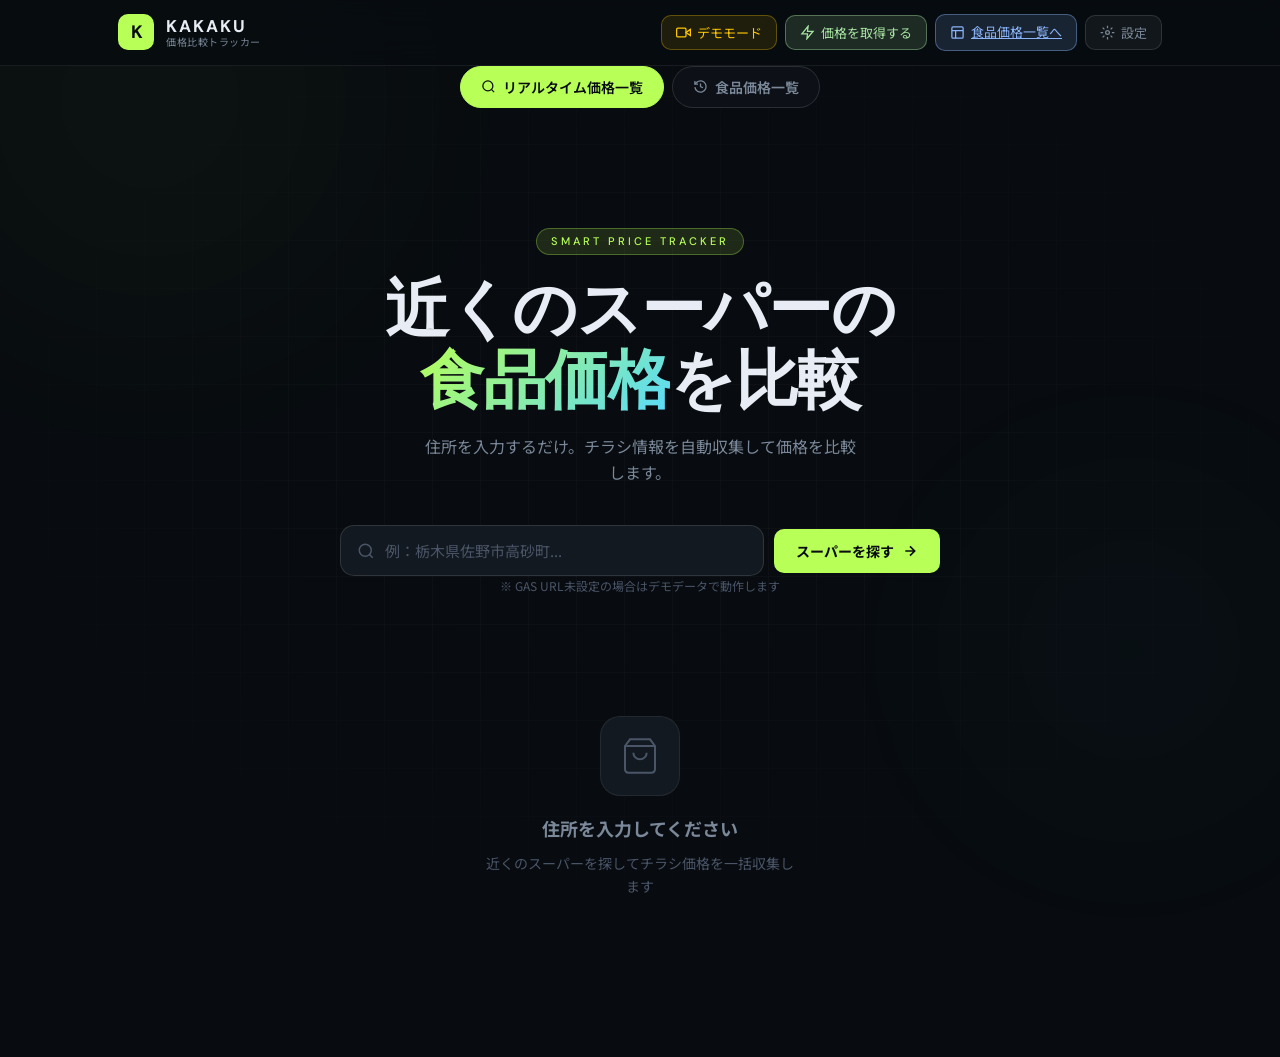
==== index.html @ 43f10e4c "Add files via upload" ====
<!DOCTYPE html>
<html lang="ja">
<head>
  <meta charset="UTF-8">
  <meta name="viewport" content="width=device-width, initial-scale=1.0">
  <title>スーパーの食品価格比較アプリ</title>
  <link rel="preconnect" href="https://fonts.googleapis.com">
  <link href="https://fonts.googleapis.com/css2?family=DM+Sans:opsz,wght@9..40,300;9..40,500;9..40,700&family=Noto+Sans+JP:wght@300;400;500;700&family=DM+Mono:wght@400;500&display=swap" rel="stylesheet">
  <link rel="stylesheet" href="css/style.css">
</head>
<body>
  <div class="bg-glow bg-glow-1"></div>
  <div class="bg-glow bg-glow-2"></div>
  <div class="bg-grid"></div>

  <header class="header">
    <div class="header-inner">
      <div class="logo">
        <div class="logo-mark">K</div>
        <div class="logo-text">
          <span class="logo-main">KAKAKU</span>
          <span class="logo-sub">価格比較トラッカー</span>
        </div>
      </div>
      <nav class="header-nav">
        <button class="nav-btn demo-btn" id="btnDemoMode">
          <svg width="15" height="15" viewBox="0 0 24 24" fill="none" stroke="currentColor" stroke-width="2"><polygon points="23 7 16 12 23 17 23 7"/><rect x="1" y="5" width="15" height="14" rx="2" ry="2"/></svg>
          デモモード
        </button>
        <button class="nav-btn" id="btnGetPrice" style="background:rgba(166,227,161,0.15);border-color:rgba(166,227,161,0.4);color:#a6e3a1">
          <svg width="15" height="15" viewBox="0 0 24 24" fill="none" stroke="currentColor" stroke-width="2"><polygon points="13 2 3 14 12 14 11 22 21 10 12 10 13 2"/></svg>
          価格を取得する
        </button>
        <a class="nav-btn" href="prices.html" target="_blank" rel="noopener" style="background:rgba(137,180,250,0.15);border-color:rgba(137,180,250,0.4);color:#89b4fa">
          <svg width="15" height="15" viewBox="0 0 24 24" fill="none" stroke="currentColor" stroke-width="2"><rect x="3" y="3" width="18" height="18" rx="2"/><path d="M3 9h18M9 21V9"/></svg>
          食品価格一覧へ
        </a>
        <button class="nav-btn" id="btnToggleSetup">
          <svg width="15" height="15" viewBox="0 0 24 24" fill="none" stroke="currentColor" stroke-width="2"><circle cx="12" cy="12" r="3"/><path d="M12 1v4M12 19v4M4.22 4.22l2.83 2.83M16.95 16.95l2.83 2.83M1 12h4M19 12h4M4.22 19.78l2.83-2.83M16.95 7.05l2.83-2.83"/></svg>
          設定
        </button>
        <a class="nav-btn highlighted" id="btnOpenSheet" style="display:none" target="_blank" rel="noopener">
          <svg width="15" height="15" viewBox="0 0 24 24" fill="none" stroke="currentColor" stroke-width="2"><rect x="3" y="3" width="18" height="18" rx="2"/><path d="M3 9h18M9 21V9"/></svg>
          価格履歴
        </a>
      </nav>
    </div>
  </header>

  <!-- 設定ドロワー -->
  <div class="settings-overlay" id="settingsOverlay" style="display:none">
    <div class="settings-panel">
      <div class="settings-header">
        <h3>設定</h3>
        <button class="close-btn" id="drawerClose">
          <svg width="18" height="18" viewBox="0 0 24 24" fill="none" stroke="currentColor" stroke-width="2"><line x1="18" y1="6" x2="6" y2="18"/><line x1="6" y1="6" x2="18" y2="18"/></svg>
        </button>
      </div>
      <p class="settings-desc">設定はブラウザに保存されます。GAS URLなしでもデモモードで試せます。</p>
      <p class="settings-desc" style="color:#a6e3a1;margin-top:4px">
        📍 取得したい住所とスーパーを登録してください。登録後「保存する」を押すとスプレッドシートに反映されます。
      </p>

      <div class="settings-fields">
        <!-- スプレッドシートURL -->
        <div class="field-group">
          <label class="field-label">スプレッドシート URL</label>
          <input type="text" id="sheetUrl" placeholder="https://docs.google.com/spreadsheets/d/..." class="field-input">
          <span class="field-hint">「価格履歴」ボタンのリンク先になります</span>
        </div>

        <!-- 区切り線 -->
        <div class="settings-divider"></div>

        <!-- 登録スーパー -->
        <div class="field-group">
          <label class="field-label">登録スーパー</label>
          <span class="field-hint" style="margin-bottom:12px;display:block">住所・スーパー名・店舗名など何でも入力して検索できます</span>

          <!-- スーパー検索欄 -->
          <div id="storeSearchRows">
            <div class="store-search-row" data-row="0">
              <div class="store-search-input-wrap">
                <input type="text" class="field-input store-address-input" placeholder="例: 栃木県足利市 / イオン / ヤオコー 足利">
                <button class="ghost-btn store-search-btn">検索</button>
              </div>
              <!-- 候補リスト -->
              <div class="store-candidates" style="display:none"></div>
            </div>
          </div>
          <button class="add-row-btn" id="btnAddStoreRow">
            <svg width="13" height="13" viewBox="0 0 24 24" fill="none" stroke="currentColor" stroke-width="2.5"><line x1="12" y1="5" x2="12" y2="19"/><line x1="5" y1="12" x2="19" y2="12"/></svg>
            検索欄を追加
          </button>
        </div>

        <!-- 登録済みスーパー一覧 -->
        <div class="field-group" id="registeredStoresSection" style="display:none">
          <label class="field-label">登録済みスーパー</label>
          <div id="registeredStoresList"></div>
        </div>

        <!-- 区切り線 -->
        <div class="settings-divider"></div>

        <!-- スケジュール収集設定 -->
        <div class="field-group">
          <label class="field-label">スケジュール収集</label>
          <div class="auto-collect-row" style="margin-bottom:12px">
            <div class="auto-collect-info">
              <span class="auto-collect-label">スケジュール収集</span>
              <span class="auto-collect-sub" id="lastCollectedAt">最終収集: 未収集</span>
            </div>
            <button class="toggle-btn" id="btnAutoCollect" data-on="false">
              <span class="toggle-knob"></span>
            </button>
          </div>

          <!-- スケジュール時間リスト -->
          <div id="scheduleTimeList"></div>
          <button class="add-row-btn" id="btnAddSchedule">
            <svg width="13" height="13" viewBox="0 0 24 24" fill="none" stroke="currentColor" stroke-width="2.5"><line x1="12" y1="5" x2="12" y2="19"/><line x1="5" y1="12" x2="19" y2="12"/></svg>
            時間を追加（最大5つ）
          </button>
          <span class="field-hint" style="margin-top:8px;display:block">GASのトリガーで指定時刻に自動収集します。保存時にトリガーが自動更新されます。</span>
        </div>

        <!-- 保存ボタン -->
        <div class="field-group">
          <button class="primary-btn" id="btnSaveConfig" style="width:100%">
            <svg width="15" height="15" viewBox="0 0 24 24" fill="none" stroke="currentColor" stroke-width="2"><path d="M19 21H5a2 2 0 0 1-2-2V5a2 2 0 0 1 2-2h11l5 5v11a2 2 0 0 1-2 2z"/><polyline points="17 21 17 13 7 13 7 21"/><polyline points="7 3 7 8 15 8"/></svg>
            保存する
          </button>
        </div>
        <!-- クリアボタン -->
        <div class="field-group">
          <button class="ghost-btn" id="btnClearFilter" style="width:100%;color:#f38ba8;border-color:rgba(243,139,168,0.4)">
            <svg width="15" height="15" viewBox="0 0 24 24" fill="none" stroke="currentColor" stroke-width="2"><polyline points="3 6 5 6 21 6"/><path d="M19 6v14a2 2 0 0 1-2 2H7a2 2 0 0 1-2-2V6m3 0V4a1 1 0 0 1 1-1h4a1 1 0 0 1 1 1v2"/></svg>
            検索フィルターをクリア
          </button>
        </div>
      </div>

      <button class="save-btn" id="btnSaveConfig">保存する</button>
    </div>
  </div>

  <!-- デモモードバナー -->
  <div id="demoBanner" style="display:none">
    <div class="demo-banner">
      <span class="demo-banner-icon">🎬</span>
      <span class="demo-banner-text">デモモード中 — すべてサンプルデータで動作しています</span>
      <button class="demo-banner-close" id="btnExitDemo">終了</button>
    </div>
  </div>

  <!-- 価格取得コマンドモーダル -->
  <div id="commandModal" style="display:none;position:fixed;inset:0;background:rgba(0,0,0,0.7);z-index:1000;display:none;align-items:center;justify-content:center">
    <div style="background:#1e1e2e;border:1px solid rgba(255,255,255,0.1);border-radius:16px;padding:28px;width:90%;max-width:560px">
      <div style="display:flex;justify-content:space-between;align-items:center;margin-bottom:16px">
        <h3 style="color:#cdd6f4;font-size:16px;margin:0">💻 ターミナルで以下のコマンドを実行してください</h3>
        <button id="btnCloseModal" style="background:none;border:none;color:#a6adc8;cursor:pointer;font-size:20px">✕</button>
      </div>

      <p style="color:#a6adc8;font-size:13px;margin-bottom:16px">①まずカレントディレクトリを移動してください</p>
      <div style="background:#313244;border-radius:8px;padding:12px 16px;margin-bottom:8px;display:flex;justify-content:space-between;align-items:center">
        <code style="color:#a6e3a1;font-size:13px;word-break:break-all">cd /Users/takadanariaki/IT/AI/チラシ価格取得アプリ/【最新】チラシ情報取得アプリ</code>
        <button onclick="navigator.clipboard.writeText('cd /Users/takadanariaki/IT/AI/チラシ価格取得アプリ/【最新】チラシ情報取得アプリ');this.textContent='✅';setTimeout(()=>this.textContent='コピー',2000)" style="background:#89b4fa;color:#1e1e2e;border:none;border-radius:6px;padding:4px 10px;cursor:pointer;font-size:12px;margin-left:10px;white-space:nowrap">コピー</button>
      </div>

      <p style="color:#a6adc8;font-size:13px;margin:16px 0 8px">②次にスクリプトを実行してください</p>
      <div style="background:#313244;border-radius:8px;padding:12px 16px;margin-bottom:20px;display:flex;justify-content:space-between;align-items:center">
        <code style="color:#a6e3a1;font-size:13px">python3 kakaku_now.py</code>
        <button onclick="navigator.clipboard.writeText('python3 kakaku_now.py');this.textContent='✅';setTimeout(()=>this.textContent='コピー',2000)" style="background:#89b4fa;color:#1e1e2e;border:none;border-radius:6px;padding:4px 10px;cursor:pointer;font-size:12px;margin-left:10px;white-space:nowrap">コピー</button>
      </div>

      <button id="btnCloseModal2" style="width:100%;background:#45475a;color:#cdd6f4;border:none;border-radius:8px;padding:10px;cursor:pointer;font-size:14px">閉じる</button>
    </div>
  </div>

  <main class="main">
    <!-- メインタブ切り替え -->
    <div class="main-tabs" id="mainTabs">
      <button class="main-tab active" id="tabRealtime" data-tab="realtime">
        <svg width="15" height="15" viewBox="0 0 24 24" fill="none" stroke="currentColor" stroke-width="2"><circle cx="11" cy="11" r="8"/><path d="m21 21-4.35-4.35"/></svg>
        リアルタイム価格一覧
      </button>
      <button class="main-tab" id="tabHistory" data-tab="history">
        <svg width="15" height="15" viewBox="0 0 24 24" fill="none" stroke="currentColor" stroke-width="2"><path d="M3 3v5h5"/><path d="M3.05 13A9 9 0 1 0 6 5.3L3 8"/><path d="M12 7v5l4 2"/></svg>
        食品価格一覧
      </button>
    </div>

    <!-- リアルタイム収集タブ -->
    <div id="panelRealtime">
    <!-- ヒーロー検索 -->
    <section class="hero">
      <div class="hero-eyebrow">SMART PRICE TRACKER</div>
      <h1 class="hero-title">近くのスーパーの<br><span class="hero-accent">食品価格</span>を比較</h1>
      <p class="hero-desc">住所を入力するだけ。チラシ情報を自動収集して価格を比較します。</p>
      <div class="search-container">
        <div class="search-field" id="searchField">
          <svg class="search-ico" width="18" height="18" viewBox="0 0 24 24" fill="none" stroke="currentColor" stroke-width="2"><circle cx="11" cy="11" r="8"/><path d="m21 21-4.35-4.35"/></svg>
          <input type="text" id="addressInput" class="search-input" placeholder="例：栃木県佐野市高砂町...">
        </div>
        <button class="search-btn" id="btnSearchStores">
          スーパーを探す
          <svg width="16" height="16" viewBox="0 0 24 24" fill="none" stroke="currentColor" stroke-width="2.5"><path d="M5 12h14M12 5l7 7-7 7"/></svg>
        </button>
      </div>
      <p class="search-note">※ GAS URL未設定の場合はデモデータで動作します</p>
    </section>

    <!-- スーパー一覧 -->
    <section class="stores-section" id="storesSection" style="display:none">
      <div class="section-header">
        <div class="section-title-row">
          <h2 class="section-title">近くのスーパー</h2>
          <span class="count-chip" id="storeCount">0件</span>
        </div>
        <div class="section-actions">
          <button class="ghost-btn" id="btnSelectAll">すべて選択</button>
          <button class="primary-btn" id="btnCollectPrices">
            <svg width="15" height="15" viewBox="0 0 24 24" fill="none" stroke="currentColor" stroke-width="2.5"><polygon points="13 2 3 14 12 14 11 22 21 10 12 10 13 2"/></svg>
            チラシ収集
          </button>
        </div>
      </div>
      <div class="stores-grid" id="storesGrid"></div>
    </section>

    <!-- 収集中 -->
    <div class="loading-overlay" id="collectingOverlay" style="display:none">
      <div class="loading-card">
        <div class="loading-rings">
          <div class="ring ring-1"></div>
          <div class="ring ring-2"></div>
          <div class="ring ring-3"></div>
        </div>
        <p class="loading-title">チラシ情報を収集中</p>
        <p class="loading-store" id="collectingStoreName">—</p>
        <div class="progress-bar-track">
          <div class="progress-bar-fill" id="progressBar"></div>
        </div>
        <p class="loading-count" id="progressText">0 / 0</p>
      </div>
    </div>

    <!-- 価格比較結果 -->
    <section class="results-section" id="resultsSection" style="display:none">
      <div class="section-header">
        <div class="section-title-row">
          <h2 class="section-title">価格比較結果</h2>
          <span class="time-chip" id="resultDate"></span>
        </div>
        <div class="section-actions">
          <button class="ghost-btn" id="btnReCollect">再収集</button>
          <button class="primary-btn" id="btnExportSheet">
            <svg width="15" height="15" viewBox="0 0 24 24" fill="none" stroke="currentColor" stroke-width="2"><path d="M21 15v4a2 2 0 0 1-2 2H5a2 2 0 0 1-2-2v-4"/><polyline points="7 10 12 15 17 10"/><line x1="12" y1="15" x2="12" y2="3"/></svg>
            シートに保存
          </button>
        </div>
      </div>

      <div class="ranking-strip" id="bestDealSection"></div>
      <div class="filter-tabs" id="categoryTabs"></div>

      <div class="table-container">
        <table class="price-table">
          <thead id="priceTableHead"></thead>
          <tbody id="priceTableBody"></tbody>
        </table>
      </div>
      <div class="save-feedback" id="saveStatus" style="display:none"></div>
    </section>

    <!-- 空状態 -->
    <div class="empty-state" id="emptyState">
      <div class="empty-icon-wrap">
        <svg width="40" height="40" viewBox="0 0 24 24" fill="none" stroke="currentColor" stroke-width="1.2"><path d="M6 2 3 6v14a2 2 0 0 0 2 2h14a2 2 0 0 0 2-2V6l-3-4z"/><line x1="3" y1="6" x2="21" y2="6"/><path d="M16 10a4 4 0 0 1-8 0"/></svg>
      </div>
      <p class="empty-title">住所を入力してください</p>
      <p class="empty-desc">近くのスーパーを探してチラシ価格を一括収集します</p>
    </div>
  </div><!-- /panelRealtime -->

  <!-- 履歴タブ -->
  <div id="panelHistory" style="display:none">
    <section class="hero" style="padding-bottom:20px">
      <div class="hero-eyebrow">HISTORY VIEWER</div>
      <h1 class="hero-title" style="font-size:clamp(28px,5vw,48px)">収集済みデータを<br><span class="hero-accent">確認する</span></h1>
      <p class="hero-desc">スプレッドシートに保存された価格データを表示します。</p>
    </section>

    <section class="stores-section" style="display:block">
      <div class="history-filter-card">
        <!-- 1行目: 住所・日付 -->
        <div class="history-filter-row" style="margin-bottom:12px">
          <div class="field-group" style="margin:0;flex:1">
            <label class="field-label">住所</label>
            <select id="historyAddressSelect" class="field-input">
              <option value="">読み込み中...</option>
            </select>
          </div>
          <div class="field-group" style="margin:0;flex:1">
            <label class="field-label">収集日</label>
            <select id="historyDateSelect" class="field-input">
              <option value="">日付を選択してください</option>
            </select>
          </div>
          <div class="field-group" style="margin:0;flex:1">
            <label class="field-label">カテゴリ</label>
            <select id="historyCategoryFilter" class="field-input">
              <option value="">すべて</option>
              <option>野菜・果物</option>
              <option>肉・鶏</option>
              <option>魚介類</option>
              <option>乳製品・卵</option>
              <option>パン・米</option>
              <option>飲料</option>
              <option>冷凍食品</option>
              <option>調味料</option>
              <option>生活雑貨</option>
              <option>その他</option>
            </select>
          </div>
        </div>

        <!-- 2行目: スーパー複数選択（プルダウン） -->
        <div class="field-group" style="margin:0 0 12px 0">
          <label class="field-label">スーパー（複数選択可）</label>
          <div id="storeMultiSelect" style="margin-top:6px"></div>
        </div>

        <!-- 品種複数選択（読み込み後に表示） -->
        <div id="itemMultiSelectWrap" style="display:none;margin-bottom:12px">
          <label class="field-label" style="margin-bottom:6px;display:block">品種（複数選択可）</label>
          <div id="itemMultiSelect"></div>
        </div>

        <!-- 3行目: 表示モード・読み込みボタン -->
        <div class="history-filter-row">
          <div class="field-group" style="margin:0;flex:1">
            <label class="field-label">表示モード</label>
            <div style="display:flex;gap:8px;margin-top:6px">
              <button class="mode-btn active" id="btnModeNormal" style="flex:1">
                通常表示
              </button>
              <button class="mode-btn" id="btnModeCheapest" style="flex:1">
                ★ 品種別最安値
              </button>
            </div>
          </div>
          <button class="primary-btn" id="btnLoadHistory" style="align-self:flex-end;white-space:nowrap">
            <svg width="15" height="15" viewBox="0 0 24 24" fill="none" stroke="currentColor" stroke-width="2"><path d="M3 3v5h5"/><path d="M3.05 13A9 9 0 1 0 6 5.3L3 8"/></svg>
            読み込む
          </button>
        </div>
      </div>
    </section>

    <!-- 履歴結果 -->
    <section class="results-section" id="historyResultsSection" style="display:none">
      <div class="section-header">
        <div class="section-title-row">
          <h2 class="section-title">価格履歴</h2>
          <span class="time-chip" id="historyResultDate"></span>
        </div>
      </div>
      <div class="ranking-strip" id="historyBestDealSection"></div>
      <div class="filter-tabs" id="historyCategoryTabs"></div>
      <div class="table-container">
        <table class="price-table">
          <thead id="historyTableHead"></thead>
          <tbody id="historyTableBody"></tbody>
        </table>
      </div>
    </section>

    <div class="empty-state" id="historyEmptyState">
      <div class="empty-icon-wrap">
        <svg width="40" height="40" viewBox="0 0 24 24" fill="none" stroke="currentColor" stroke-width="1.2"><path d="M3 3v5h5"/><path d="M3.05 13A9 9 0 1 0 6 5.3L3 8"/><path d="M12 7v5l4 2"/></svg>
      </div>
      <p class="empty-title">スーパーと日付を選択してください</p>
      <p class="empty-desc">収集済みのデータを表示します</p>
    </div>
  </div><!-- /panelHistory -->
  </main>

  <div class="toast-wrap" id="toastContainer"></div>

  <script src="js/config.js"></script>
  <script src="js/scraper.js"></script>
  <script src="js/ui.js"></script>
  <script src="js/app.js"></script>
</body>
</html>
---- css/style.css ----
/* ============================================
   KAKAKU — Premium Price Tracker
   ============================================ */

:root {
  --bg:         #080c10;
  --bg2:        #0d1117;
  --bg3:        #131920;
  --bg4:        #1a2230;
  --border:     rgba(255,255,255,0.07);
  --border2:    rgba(255,255,255,0.12);
  --lime:       #b8ff57;
  --lime-dim:   rgba(184,255,87,0.12);
  --lime-glow:  rgba(184,255,87,0.25);
  --cyan:       #57d9ff;
  --red:        #ff6b6b;
  --text:       #e8edf5;
  --text2:      #7a8899;
  --text3:      #4a5568;
  --radius:     16px;
  --radius-sm:  10px;
  --font-body:  'Noto Sans JP', 'DM Sans', sans-serif;
  --font-en:    'DM Sans', sans-serif;
  --font-mono:  'DM Mono', monospace;
}

*, *::before, *::after { box-sizing: border-box; margin: 0; padding: 0; }
html { scroll-behavior: smooth; }

body {
  font-family: var(--font-body);
  background: var(--bg);
  color: var(--text);
  min-height: 100vh;
  overflow-x: hidden;
  line-height: 1.6;
}

/* ── 背景 ── */
.bg-glow {
  position: fixed; pointer-events: none; z-index: 0;
  border-radius: 50%; filter: blur(120px); opacity: 0.4;
}
.bg-glow-1 {
  width: 600px; height: 600px;
  background: radial-gradient(circle, rgba(184,255,87,0.15), transparent 70%);
  top: -200px; left: -150px;
}
.bg-glow-2 {
  width: 500px; height: 500px;
  background: radial-gradient(circle, rgba(87,217,255,0.1), transparent 70%);
  bottom: 0; right: -100px;
}
.bg-grid {
  position: fixed; inset: 0; z-index: 0; pointer-events: none;
  background-image:
    linear-gradient(rgba(255,255,255,0.025) 1px, transparent 1px),
    linear-gradient(90deg, rgba(255,255,255,0.025) 1px, transparent 1px);
  background-size: 48px 48px;
  mask-image: radial-gradient(ellipse at center, black 30%, transparent 80%);
}

/* ── ヘッダー ── */
.header {
  position: sticky; top: 0; z-index: 100;
  background: rgba(8,12,16,0.85);
  backdrop-filter: blur(20px) saturate(180%);
  border-bottom: 1px solid var(--border);
}
.header-inner {
  max-width: 1100px; margin: 0 auto;
  display: flex; align-items: center; justify-content: space-between;
  padding: 14px 28px;
}
.logo { display: flex; align-items: center; gap: 12px; }
.logo-mark {
  width: 36px; height: 36px; border-radius: 10px;
  background: var(--lime); color: #080c10;
  display: flex; align-items: center; justify-content: center;
  font-family: var(--font-en); font-weight: 700; font-size: 18px;
  letter-spacing: -1px; flex-shrink: 0;
}
.logo-text { display: flex; flex-direction: column; line-height: 1.15; }
.logo-main {
  font-family: var(--font-en); font-weight: 700; font-size: 17px;
  color: var(--text); letter-spacing: 2px;
}
.logo-sub { font-size: 10px; color: var(--text2); letter-spacing: 0.5px; }

.header-nav { display: flex; gap: 8px; align-items: center; }
.nav-btn {
  display: flex; align-items: center; gap: 6px;
  background: rgba(255,255,255,0.05); border: 1px solid var(--border2);
  color: var(--text2); border-radius: var(--radius-sm);
  padding: 7px 14px; cursor: pointer; font-size: 13px;
  font-family: var(--font-body); transition: all 0.2s;
}
.nav-btn:hover { background: rgba(255,255,255,0.1); color: var(--text); border-color: rgba(255,255,255,0.2); }
.nav-btn.highlighted { background: var(--lime-dim); border-color: rgba(184,255,87,0.3); color: var(--lime); }
.nav-btn.highlighted:hover { background: rgba(184,255,87,0.2); }

/* ── 設定オーバーレイ ── */
.settings-overlay {
  position: fixed; inset: 0; z-index: 200;
  background: rgba(0,0,0,0.7); backdrop-filter: blur(8px);
  display: flex; align-items: center; justify-content: center;
  animation: fadeIn 0.2s ease;
}
@keyframes fadeIn { from { opacity: 0; } to { opacity: 1; } }

.settings-panel {
  background: var(--bg3); border: 1px solid var(--border2);
  border-radius: 20px; padding: 32px;
  width: min(520px, 90vw);
  max-height: 85vh;
  overflow-y: auto;
  box-shadow: 0 40px 80px rgba(0,0,0,0.6);
  animation: slideUp 0.25s ease;
}
@keyframes slideUp { from { transform: translateY(20px); opacity: 0; } to { transform: translateY(0); opacity: 1; } }

.settings-header { display: flex; align-items: center; justify-content: space-between; margin-bottom: 10px; }
.settings-header h3 { font-family: var(--font-en); font-weight: 700; font-size: 18px; }
.close-btn {
  background: rgba(255,255,255,0.06); border: 1px solid var(--border);
  color: var(--text2); border-radius: 8px; width: 32px; height: 32px;
  display: flex; align-items: center; justify-content: center;
  cursor: pointer; transition: all 0.2s;
}
.close-btn:hover { background: rgba(255,255,255,0.12); color: var(--text); }
.settings-desc { font-size: 13px; color: var(--text2); margin-bottom: 24px; line-height: 1.6; }
.settings-fields { display: flex; flex-direction: column; gap: 20px; margin-bottom: 24px; }
.field-group { display: flex; flex-direction: column; gap: 8px; }
.field-label { font-size: 12px; font-weight: 700; color: var(--text2); text-transform: uppercase; letter-spacing: 0.8px; }
.field-label em { font-style: normal; font-weight: 400; color: var(--text3); text-transform: none; letter-spacing: 0; }
.field-input {
  background: var(--bg2); border: 1px solid var(--border2);
  color: var(--text); border-radius: var(--radius-sm);
  padding: 11px 14px; font-size: 13px; font-family: var(--font-mono);
  outline: none; transition: border-color 0.2s; width: 100%;
}
.field-input:focus { border-color: var(--lime); box-shadow: 0 0 0 3px var(--lime-dim); }
.field-input::placeholder { color: var(--text3); font-family: var(--font-body); }
.field-hint { font-size: 11px; color: var(--text3); }
.save-btn {
  width: 100%; padding: 13px; background: var(--lime);
  color: #080c10; border: none; border-radius: var(--radius-sm);
  font-size: 14px; font-weight: 700; cursor: pointer;
  font-family: var(--font-body); transition: all 0.2s;
}
.save-btn:hover { background: #c8ff70; box-shadow: 0 4px 20px var(--lime-glow); transform: translateY(-1px); }

/* ── メイン ── */
.main {
  max-width: 1100px; margin: 0 auto; padding: 0 28px 80px;
  position: relative; z-index: 1;
  display: flex; flex-direction: column; gap: 40px;
}

/* ── ヒーロー ── */
.hero {
  padding: 80px 0 40px;
  display: flex; flex-direction: column; align-items: center; text-align: center;
}
.hero-eyebrow {
  font-family: var(--font-en); font-size: 11px; font-weight: 500;
  color: var(--lime); letter-spacing: 3px; margin-bottom: 20px;
  border: 1px solid rgba(184,255,87,0.3); border-radius: 99px;
  padding: 4px 14px; background: var(--lime-dim);
  display: inline-block;
}
.hero-title {
  font-family: var(--font-en); font-size: clamp(36px, 6vw, 64px);
  font-weight: 700; line-height: 1.1; letter-spacing: -1.5px;
  margin-bottom: 18px; color: var(--text);
}
.hero-accent {
  background: linear-gradient(135deg, var(--lime), var(--cyan));
  -webkit-background-clip: text; -webkit-text-fill-color: transparent;
  background-clip: text;
}
.hero-desc { font-size: 16px; color: var(--text2); margin-bottom: 40px; max-width: 440px; }

.search-container {
  display: flex; gap: 10px; align-items: center;
  width: 100%; max-width: 600px; flex-wrap: wrap; justify-content: center;
}
.search-field {
  display: flex; align-items: center; gap: 10px;
  background: var(--bg3); border: 1px solid var(--border2);
  border-radius: 14px; padding: 4px 4px 4px 16px;
  flex: 1; min-width: 280px;
  transition: border-color 0.2s, box-shadow 0.2s;
}
.search-field:focus-within {
  border-color: var(--lime);
  box-shadow: 0 0 0 3px var(--lime-dim), 0 8px 32px rgba(0,0,0,0.3);
}
.search-ico { color: var(--text3); flex-shrink: 0; }
.search-input {
  flex: 1; background: none; border: none; outline: none;
  color: var(--text); font-size: 15px; font-family: var(--font-body);
  padding: 10px 0;
}
.search-input::placeholder { color: var(--text3); }
.search-btn {
  display: flex; align-items: center; gap: 8px;
  background: var(--lime); color: #080c10;
  border: none; border-radius: 10px; padding: 12px 22px;
  font-size: 14px; font-weight: 700; cursor: pointer;
  font-family: var(--font-body); transition: all 0.2s; white-space: nowrap;
}
.search-btn:hover { background: #c8ff70; box-shadow: 0 4px 20px var(--lime-glow); transform: translateY(-1px); }
.search-btn:disabled { opacity: 0.5; cursor: not-allowed; transform: none; }
.search-note { font-size: 12px; color: var(--text3); width: 100%; text-align: center; }

/* ── セクション共通 ── */
.section-header {
  display: flex; align-items: center; justify-content: space-between;
  flex-wrap: wrap; gap: 12px; margin-bottom: 20px;
}
.section-title-row { display: flex; align-items: center; gap: 10px; }
.section-title { font-family: var(--font-en); font-weight: 700; font-size: 20px; }
.count-chip {
  background: var(--lime-dim); color: var(--lime); border: 1px solid rgba(184,255,87,0.3);
  font-size: 12px; font-weight: 700; padding: 3px 10px; border-radius: 99px;
  font-family: var(--font-mono);
}
.time-chip { font-size: 12px; color: var(--text3); font-family: var(--font-mono); }
.section-actions { display: flex; gap: 8px; align-items: center; flex-wrap: wrap; }

.ghost-btn {
  background: transparent; border: 1px solid var(--border2);
  color: var(--text2); border-radius: var(--radius-sm);
  padding: 9px 16px; cursor: pointer; font-size: 13px;
  font-family: var(--font-body); transition: all 0.2s;
}
.ghost-btn:hover { border-color: rgba(255,255,255,0.25); color: var(--text); background: rgba(255,255,255,0.05); }

.primary-btn {
  display: flex; align-items: center; gap: 7px;
  background: var(--lime); color: #080c10;
  border: none; border-radius: var(--radius-sm);
  padding: 9px 18px; cursor: pointer; font-size: 14px; font-weight: 700;
  font-family: var(--font-body); transition: all 0.2s;
}
.primary-btn:hover { background: #c8ff70; box-shadow: 0 4px 16px var(--lime-glow); }
.primary-btn:disabled { opacity: 0.4; cursor: not-allowed; }

/* ── スーパーグリッド ── */
.stores-grid {
  display: grid; grid-template-columns: repeat(auto-fill, minmax(240px, 1fr)); gap: 12px;
}
.store-card {
  background: var(--bg3); border: 1.5px solid var(--border);
  border-radius: var(--radius); padding: 18px 20px;
  cursor: pointer; transition: all 0.2s; position: relative;
  user-select: none;
}
.store-card::before {
  content: ''; position: absolute; inset: -1.5px; border-radius: var(--radius);
  background: linear-gradient(135deg, var(--lime), var(--cyan));
  z-index: -1; opacity: 0; transition: opacity 0.2s;
}
.store-card:hover { transform: translateY(-2px); box-shadow: 0 8px 32px rgba(0,0,0,0.4); border-color: transparent; }
.store-card:hover::before { opacity: 1; }
.store-card.selected { border-color: transparent; background: rgba(13,17,23,0.95); }
.store-card.selected::before { opacity: 1; }

.store-check {
  position: absolute; top: 14px; right: 14px;
  width: 20px; height: 20px; border-radius: 6px;
  background: var(--lime); color: #080c10;
  display: none; align-items: center; justify-content: center; font-size: 11px;
}
.store-card.selected .store-check { display: flex; }

.store-name { font-weight: 700; font-size: 15px; margin-bottom: 5px; line-height: 1.3; }
.store-address { font-size: 12px; color: var(--text2); margin-bottom: 10px; line-height: 1.5; }
.store-tags { display: flex; gap: 6px; flex-wrap: wrap; align-items: center; }
.store-tag {
  font-size: 11px; font-family: var(--font-mono);
  background: rgba(255,255,255,0.06); color: var(--text2);
  padding: 2px 8px; border-radius: 5px;
}
.store-tag.open { color: #5eead4; background: rgba(94,234,212,0.1); }
.store-tag.closed { color: var(--red); background: rgba(255,107,107,0.1); }

/* ── ローディング ── */
.loading-overlay {
  position: fixed; inset: 0; z-index: 300;
  background: rgba(0,0,0,0.8); backdrop-filter: blur(12px);
  display: flex; align-items: center; justify-content: center;
}
.loading-card {
  background: var(--bg3); border: 1px solid var(--border2);
  border-radius: 24px; padding: 48px 40px;
  display: flex; flex-direction: column; align-items: center; gap: 14px;
  min-width: 300px; box-shadow: 0 40px 80px rgba(0,0,0,0.5);
}
.loading-rings { position: relative; width: 64px; height: 64px; margin-bottom: 8px; }
.ring {
  position: absolute; border-radius: 50%; border: 2px solid transparent;
  top: 50%; left: 50%; transform: translate(-50%, -50%);
}
.ring-1 { width: 64px; height: 64px; border-top-color: var(--lime); animation: spin 1s linear infinite; }
.ring-2 { width: 48px; height: 48px; border-top-color: var(--cyan); animation: spin 0.8s linear infinite reverse; }
.ring-3 { width: 32px; height: 32px; border-top-color: rgba(184,255,87,0.4); animation: spin 1.2s linear infinite; }
@keyframes spin { to { transform: translate(-50%, -50%) rotate(360deg); } }

.loading-title { font-weight: 700; font-size: 16px; }
.loading-store { font-size: 13px; color: var(--lime); text-align: center; min-height: 18px; font-family: var(--font-mono); }
.progress-bar-track { width: 200px; height: 3px; background: var(--bg4); border-radius: 2px; overflow: hidden; }
.progress-bar-fill { height: 100%; background: linear-gradient(90deg, var(--lime), var(--cyan)); border-radius: 2px; transition: width 0.3s ease; width: 0%; }
.loading-count { font-size: 12px; color: var(--text3); font-family: var(--font-mono); }

/* ── ランキング ── */
.ranking-strip { display: flex; gap: 10px; flex-wrap: wrap; margin-bottom: 24px; }
.ranking-card {
  flex: 1; min-width: 150px;
  background: linear-gradient(135deg, rgba(184,255,87,0.08), rgba(87,217,255,0.04));
  border: 1px solid rgba(184,255,87,0.2); border-radius: var(--radius);
  padding: 16px 18px;
}
.ranking-medal { font-size: 18px; margin-bottom: 6px; }
.ranking-store { font-weight: 700; font-size: 14px; margin-bottom: 2px; }
.ranking-wins { font-size: 12px; color: var(--text2); margin-bottom: 6px; }
.ranking-saving { font-family: var(--font-mono); font-size: 20px; font-weight: 500; color: var(--lime); }

/* ── フィルタータブ ── */
.filter-tabs { display: flex; gap: 6px; flex-wrap: wrap; margin-bottom: 20px; }
.filter-tab {
  background: var(--bg3); border: 1px solid var(--border);
  color: var(--text2); border-radius: 99px; padding: 6px 14px;
  cursor: pointer; font-size: 12px; font-family: var(--font-body);
  transition: all 0.15s;
}
.filter-tab:hover { border-color: var(--border2); color: var(--text); }
.filter-tab.active { background: var(--lime-dim); border-color: rgba(184,255,87,0.4); color: var(--lime); font-weight: 700; }

/* ── 価格テーブル ── */
.table-container {
  overflow-x: auto; border-radius: var(--radius);
  border: 1px solid var(--border); background: var(--bg2);
}
.price-table { width: 100%; border-collapse: collapse; font-size: 13px; min-width: 560px; }
.price-table thead { background: var(--bg3); border-bottom: 1px solid var(--border); }
.price-table th {
  padding: 13px 16px; text-align: left;
  font-size: 11px; font-weight: 700; color: var(--text2);
  text-transform: uppercase; letter-spacing: 0.8px;
  white-space: nowrap; font-family: var(--font-en);
}
.price-table th.sortable { cursor: pointer; transition: color 0.15s; }
.price-table th.sortable:hover { color: var(--lime); }
.price-table tbody tr {
  border-bottom: 1px solid rgba(255,255,255,0.04);
  transition: background 0.15s;
}
.price-table tbody tr:hover { background: rgba(255,255,255,0.025); }
.price-table td { padding: 13px 16px; vertical-align: middle; }

.item-name { font-weight: 700; font-size: 14px; }
.item-cat {
  display: inline-block; margin-top: 3px;
  font-size: 10px; color: var(--text3);
  background: rgba(255,255,255,0.05);
  padding: 1px 7px; border-radius: 4px;
}
.price-cell { text-align: right; }
.price-tag {
  display: inline-flex; align-items: center; gap: 4px;
  padding: 4px 10px; border-radius: 8px;
  font-family: var(--font-mono); font-size: 13px; font-weight: 500;
}
.price-tag.best { background: var(--lime-dim); color: var(--lime); border: 1px solid rgba(184,255,87,0.3); }
.price-tag.normal { color: var(--text); }
.price-tag.sale { color: #ff9b57; }
.price-none { color: var(--text3); font-family: var(--font-mono); font-size: 13px; }
.sale-badge {
  font-size: 9px; background: rgba(255,155,87,0.15); color: #ff9b57;
  padding: 1px 5px; border-radius: 3px; margin-left: 4px;
  font-family: var(--font-en); letter-spacing: 0.5px;
}

/* ── 保存フィードバック ── */
.save-feedback {
  margin-top: 14px; padding: 12px 16px; border-radius: var(--radius-sm);
  font-size: 13px; font-weight: 700;
}
.save-feedback.success { background: rgba(94,234,212,0.1); border: 1px solid rgba(94,234,212,0.2); color: #5eead4; }
.save-feedback.error { background: rgba(255,107,107,0.1); border: 1px solid rgba(255,107,107,0.2); color: var(--red); }

/* ── 空状態 ── */
.empty-state {
  display: flex; flex-direction: column; align-items: center;
  gap: 10px; padding: 80px 24px; text-align: center;
}
.empty-icon-wrap {
  width: 80px; height: 80px; border-radius: 20px;
  background: var(--bg3); border: 1px solid var(--border);
  display: flex; align-items: center; justify-content: center;
  color: var(--text3); margin-bottom: 8px;
}
.empty-title { font-size: 18px; font-weight: 700; color: var(--text2); }
.empty-desc { font-size: 14px; color: var(--text3); max-width: 320px; }

/* ── トースト ── */
.toast-wrap {
  position: fixed; bottom: 24px; right: 24px;
  display: flex; flex-direction: column; gap: 8px; z-index: 400;
}
.toast {
  background: var(--bg3); border: 1px solid var(--border2);
  border-radius: var(--radius-sm); padding: 12px 16px;
  font-size: 13px; min-width: 220px; max-width: 340px;
  display: flex; align-items: center; gap: 10px;
  box-shadow: 0 8px 32px rgba(0,0,0,0.4);
  animation: toastIn 0.3s cubic-bezier(0.34,1.56,0.64,1);
  transition: opacity 0.3s;
}
.toast.success { border-left: 3px solid var(--lime); }
.toast.error   { border-left: 3px solid var(--red); }
.toast.info    { border-left: 3px solid var(--cyan); }
@keyframes toastIn { from { opacity: 0; transform: translateX(16px) scale(0.95); } to { opacity: 1; transform: none; } }

/* ── デモバナー ── */
.demo-notice {
  grid-column: 1 / -1;
  background: rgba(87,217,255,0.07); border: 1px solid rgba(87,217,255,0.2);
  border-radius: var(--radius-sm); padding: 10px 14px;
  font-size: 12px; color: var(--cyan); margin-bottom: 4px;
}

/* ── レスポンシブ ── */
@media (max-width: 640px) {
  .header-inner { padding: 12px 16px; }
  .main { padding: 0 16px 60px; }
  .hero { padding: 48px 0 28px; }
  .hero-title { font-size: 32px; letter-spacing: -0.5px; }
  .search-container { flex-direction: column; align-items: stretch; }
  .search-field { min-width: unset; }
  .search-btn { width: 100%; justify-content: center; }
  .section-header { flex-direction: column; align-items: flex-start; }
  .stores-grid { grid-template-columns: 1fr; }
}

/* ══════════════════════════════
   表示モード タブ・フィルター
   ══════════════════════════════ */
.mode-row {
  display: flex; gap: 8px; flex-wrap: wrap;
  margin-bottom: 12px;
}
.mode-tab {
  background: var(--bg3); border: 1px solid var(--border2);
  color: var(--text2); border-radius: var(--radius-sm);
  padding: 9px 18px; cursor: pointer; font-size: 13px;
  font-family: var(--font-body); font-weight: 500;
  transition: all 0.15s; white-space: nowrap;
}
.mode-tab:hover { border-color: rgba(255,255,255,0.25); color: var(--text); }
.mode-tab.active {
  background: var(--lime-dim); border-color: rgba(184,255,87,0.5);
  color: var(--lime); font-weight: 700;
}

.cat-row {
  display: flex; gap: 6px; flex-wrap: wrap; margin-bottom: 16px;
}

.store-filter-row {
  display: flex; gap: 8px; flex-wrap: wrap; margin-bottom: 16px;
}
.store-filter-btn {
  background: var(--bg3); border: 1px solid var(--border);
  color: var(--text2); border-radius: 99px;
  padding: 7px 16px; cursor: pointer; font-size: 13px;
  font-family: var(--font-body); transition: all 0.15s;
}
.store-filter-btn:hover { border-color: var(--border2); color: var(--text); }
.store-filter-btn.active {
  background: rgba(87,217,255,0.12); border-color: rgba(87,217,255,0.4);
  color: var(--cyan); font-weight: 700;
}

/* ── ランキング表のスーパー名 ── */
.rank-store-name {
  font-size: 11px; color: var(--text2);
  margin-top: 4px; font-family: var(--font-mono);
}

/* ── 値引きモード ── */
.discount-saving {
  color: #ff9b57; font-family: var(--font-mono);
  font-weight: 700; font-size: 14px;
}
.discount-pct {
  background: rgba(255,155,87,0.15); color: #ff9b57;
  padding: 3px 10px; border-radius: 8px;
  font-family: var(--font-mono); font-size: 13px; font-weight: 700;
}

/* ── スーパー別比較 ── */
.compare-best {
  color: var(--lime); font-weight: 700;
  font-family: var(--font-mono); font-size: 13px;
}
.compare-worse {
  color: var(--red); font-family: var(--font-mono); font-size: 13px;
}

/* ── 有効期限バッジ ── */
.valid-date-badge {
  display: inline-block; margin-top: 3px;
  font-size: 10px; font-weight: 700;
  background: rgba(255,107,107,0.15);
  color: var(--red); border: 1px solid rgba(255,107,107,0.3);
  padding: 1px 7px; border-radius: 4px;
  font-family: var(--font-mono);
}

/* ── チェックボックス行 ── */
.checkbox-row {
  display: flex; align-items: center;
  margin-bottom: 12px;
}
.checkbox-label {
  display: flex; align-items: center; gap: 8px;
  font-size: 13px; color: var(--text2); cursor: pointer;
  user-select: none;
}
.checkbox-label input[type="checkbox"] {
  width: 16px; height: 16px; cursor: pointer;
  accent-color: var(--lime);
}
.checkbox-label:hover { color: var(--text); }

/* ── チラシなしバッジ ── */
.no-chirashi-badge {
  display: inline-block;
  font-size: 11px; font-weight: 700;
  background: rgba(255,255,255,0.06);
  color: var(--text3); border: 1px solid var(--border);
  padding: 3px 10px; border-radius: 99px;
  font-family: var(--font-mono);
}

/* ── 有効期限バッジ ── */
.valid-date-badge {
  display: inline-block; margin-top: 3px;
  font-size: 10px; font-weight: 700;
  background: rgba(255,107,107,0.15);
  color: var(--red); border: 1px solid rgba(255,107,107,0.3);
  padding: 1px 7px; border-radius: 4px;
  font-family: var(--font-mono);
}

/* ── 設定画面追加スタイル ── */
.settings-divider {
  border: none; border-top: 1px solid var(--border);
  margin: 20px 0;
}

/* 自動収集行 */
.auto-collect-row {
  display: flex; align-items: center; justify-content: space-between;
  background: var(--bg3); border: 1px solid var(--border);
  border-radius: 12px; padding: 14px 16px; margin-bottom: 8px;
}
.auto-collect-info { display: flex; flex-direction: column; gap: 3px; }
.auto-collect-label { font-size: 14px; font-weight: 600; color: var(--text); }
.auto-collect-sub   { font-size: 11px; color: var(--text3); font-family: var(--font-mono); }

/* トグルボタン */
.toggle-btn {
  width: 48px; height: 26px; border-radius: 99px;
  background: var(--border2); border: none; cursor: pointer;
  position: relative; transition: background 0.25s; flex-shrink: 0;
}
.toggle-btn[data-on="true"]  { background: var(--lime); }
.toggle-knob {
  position: absolute; top: 3px; left: 3px;
  width: 20px; height: 20px; border-radius: 50%;
  background: #fff; transition: transform 0.25s;
  box-shadow: 0 1px 4px rgba(0,0,0,0.3);
}
.toggle-btn[data-on="true"] .toggle-knob { transform: translateX(22px); }

/* スーパー検索行 */
.store-search-row {
  margin-bottom: 12px;
  border: 1px solid var(--border); border-radius: 12px;
  padding: 12px; background: var(--bg3);
}
.store-search-input-wrap {
  display: flex; gap: 8px; align-items: center;
}
.store-search-input-wrap .field-input { flex: 1; margin: 0; }
.store-search-btn { white-space: nowrap; flex-shrink: 0; }

/* 候補リスト */
.store-candidates {
  margin-top: 10px; display: flex; flex-direction: column; gap: 6px;
}
.store-candidate-item {
  display: flex; align-items: center; justify-content: space-between;
  padding: 10px 12px; border-radius: 8px;
  background: var(--bg2); border: 1px solid var(--border);
  cursor: pointer; transition: all 0.15s;
}
.store-candidate-item:hover { border-color: var(--lime); }
.store-candidate-name  { font-size: 13px; font-weight: 600; color: var(--text); }
.store-candidate-addr  { font-size: 11px; color: var(--text3); margin-top: 2px; }
.store-candidate-add   {
  font-size: 11px; font-weight: 700; color: var(--lime);
  background: rgba(184,255,87,0.1); border: 1px solid rgba(184,255,87,0.3);
  padding: 3px 10px; border-radius: 99px; white-space: nowrap;
}

/* 検索欄追加ボタン */
.add-row-btn {
  display: flex; align-items: center; gap: 6px;
  background: none; border: 1px dashed var(--border2);
  color: var(--text2); border-radius: 8px;
  padding: 8px 14px; font-size: 12px; cursor: pointer;
  width: 100%; justify-content: center;
  transition: all 0.15s; margin-top: 4px;
}
.add-row-btn:hover { border-color: var(--lime); color: var(--lime); }

/* 登録済みスーパー */
.registered-store-item {
  display: flex; align-items: center; justify-content: space-between;
  padding: 10px 12px; border-radius: 10px;
  background: var(--bg3); border: 1px solid var(--border);
  margin-bottom: 8px;
}
.registered-store-info { display: flex; flex-direction: column; gap: 2px; }
.registered-store-name { font-size: 13px; font-weight: 600; color: var(--text); }
.registered-store-addr { font-size: 11px; color: var(--text3); }
.registered-store-del  {
  background: none; border: none; cursor: pointer;
  color: var(--text3); padding: 4px; border-radius: 4px;
  transition: color 0.15s;
}
.registered-store-del:hover { color: var(--red); }

/* ── デモモードボタン ── */
.demo-btn {
  background: rgba(255,200,0,0.1);
  border: 1px solid rgba(255,200,0,0.3);
  color: #ffc800;
}
.demo-btn.active {
  background: #ffc800;
  color: #080c10;
  border-color: #ffc800;
}

/* ── デモバナー ── */
.demo-banner {
  display: flex; align-items: center; justify-content: center; gap: 10px;
  background: linear-gradient(90deg, rgba(255,200,0,0.15), rgba(255,200,0,0.08));
  border-bottom: 1px solid rgba(255,200,0,0.3);
  padding: 10px 20px; font-size: 13px;
  position: sticky; top: 64px; z-index: 90;
}
.demo-banner-icon { font-size: 16px; }
.demo-banner-text { color: #ffc800; font-weight: 600; }
.demo-banner-close {
  background: rgba(255,200,0,0.2); border: 1px solid rgba(255,200,0,0.4);
  color: #ffc800; border-radius: 6px; padding: 3px 12px;
  font-size: 12px; font-weight: 700; cursor: pointer;
  transition: all 0.15s; margin-left: 8px;
}
.demo-banner-close:hover { background: #ffc800; color: #080c10; }

/* デモモード中は画面に枠をつける */
body.demo-active {
  outline: 2px solid rgba(255,200,0,0.4);
}

/* ── スケジュール時間行 ── */
.schedule-time-row {
  display: flex; align-items: center; gap: 8px;
  background: var(--bg3); border: 1px solid var(--border);
  border-radius: 10px; padding: 10px 12px; margin-bottom: 8px;
}
.schedule-time-row .schedule-label {
  font-size: 12px; color: var(--text3); min-width: 60px;
  font-family: var(--font-mono);
}
.schedule-time-selects {
  display: flex; align-items: center; gap: 6px; flex: 1;
}
.schedule-select {
  background: var(--bg2); border: 1px solid var(--border2);
  color: var(--text); border-radius: 8px; padding: 6px 10px;
  font-size: 14px; font-family: var(--font-body); cursor: pointer;
  transition: border-color 0.15s;
}
.schedule-select:focus { outline: none; border-color: var(--lime); }
.schedule-colon {
  font-size: 16px; font-weight: 700; color: var(--text2);
  font-family: var(--font-mono);
}
.schedule-del-btn {
  background: none; border: none; cursor: pointer;
  color: var(--text3); padding: 4px; border-radius: 4px;
  transition: color 0.15s; margin-left: auto;
}
.schedule-del-btn:hover { color: var(--red); }

/* ── 品目グループ表示 ── */
.product-entry {
  padding: 4px 0;
}
.product-detail {
  font-size: 11px; color: var(--text2);
  margin-bottom: 3px; line-height: 1.4;
}
.product-separator {
  border-top: 1px solid var(--border);
  margin: 6px 0;
}

/* ── メインタブ ── */
.main-tabs {
  display: flex; gap: 8px;
  padding: 24px var(--page-pad) 0;
  max-width: var(--max-w); margin: 0 auto;
}
.main-tab {
  display: flex; align-items: center; gap: 7px;
  padding: 10px 20px; border-radius: 99px;
  font-size: 14px; font-weight: 600;
  border: 1px solid var(--border2);
  background: var(--bg2); color: var(--text2);
  cursor: pointer; transition: all 0.2s;
  font-family: var(--font-body);
}
.main-tab:hover { border-color: var(--lime); color: var(--text); }
.main-tab.active {
  background: var(--lime); color: #080c10;
  border-color: var(--lime);
}

/* ── 履歴フィルターカード ── */
.history-filter-card {
  background: var(--bg2); border: 1px solid var(--border);
  border-radius: 16px; padding: 20px 24px;
  max-width: var(--max-w); margin: 0 auto 24px;
}
.history-filter-row {
  display: flex; gap: 16px; align-items: flex-end;
  flex-wrap: wrap;
}

/* ── 収集未完了バッジ ── */
.incomplete-badge {
  display: inline-block; padding: 3px 8px; border-radius: 99px;
  font-size: 11px; font-weight: 600;
  background: rgba(255, 165, 0, 0.15); color: #ffa500;
  border: 1px solid rgba(255, 165, 0, 0.3);
}

/* ── スーパー名サジェスト ── */
.store-suggestions {
  position: absolute; top: 100%; left: 0; right: 0;
  background: var(--bg2); border: 1px solid var(--border2);
  border-radius: 10px; max-height: 200px; overflow-y: auto;
  z-index: 100; display: none; margin-top: 4px;
  box-shadow: 0 8px 24px rgba(0,0,0,0.3);
}
.store-suggestion-item {
  padding: 10px 14px; cursor: pointer; font-size: 13px;
  color: var(--text); transition: background 0.1s;
}
.store-suggestion-item:hover { background: var(--bg3); }
.store-suggestion-item.selected { background: rgba(180,255,100,0.15); color: var(--lime); }

/* ── 表示モードボタン ── */
.mode-btn {
  padding: 8px 16px; border-radius: 8px; font-size: 13px; font-weight: 600;
  border: 1px solid var(--border2); background: var(--bg2); color: var(--text3);
  cursor: pointer; transition: all 0.2s;
}
.mode-btn.active {
  background: rgba(180,240,130,0.15); color: #b4f082;
  border-color: rgba(180,240,130,0.4);
}
.mode-btn:hover { background: var(--bg3); color: var(--text); }

/* ── プルダウン複数選択 ── */
.multi-select-wrap {
  position: relative;
}
.multi-select-btn {
  width: 100%; padding: 8px 12px; border-radius: 8px;
  border: 1px solid var(--border2); background: var(--bg2);
  color: var(--text); font-size: 13px; cursor: pointer;
  display: flex; justify-content: space-between; align-items: center;
  text-align: left;
}
.multi-select-btn:hover { background: var(--bg3); }
.multi-select-dropdown {
  position: absolute; top: calc(100% + 4px); left: 0; right: 0;
  background: var(--bg2); border: 1px solid var(--border2);
  border-radius: 10px; z-index: 200; display: none;
  max-height: 220px; overflow-y: auto;
  box-shadow: 0 8px 24px rgba(0,0,0,0.4);
}
.multi-select-dropdown.open { display: block; }
.multi-select-item {
  padding: 9px 14px; cursor: pointer; font-size: 13px;
  color: var(--text); display: flex; align-items: center; gap: 8px;
  transition: background 0.1s;
}
.multi-select-item:hover { background: var(--bg3); }
.multi-select-item input { accent-color: #89b4fa; }
.multi-select-item.all-item input { accent-color: #b4f082; }
.multi-select-item.all-item { color: #b4f082; font-weight: 600; border-bottom: 1px solid var(--border2); }
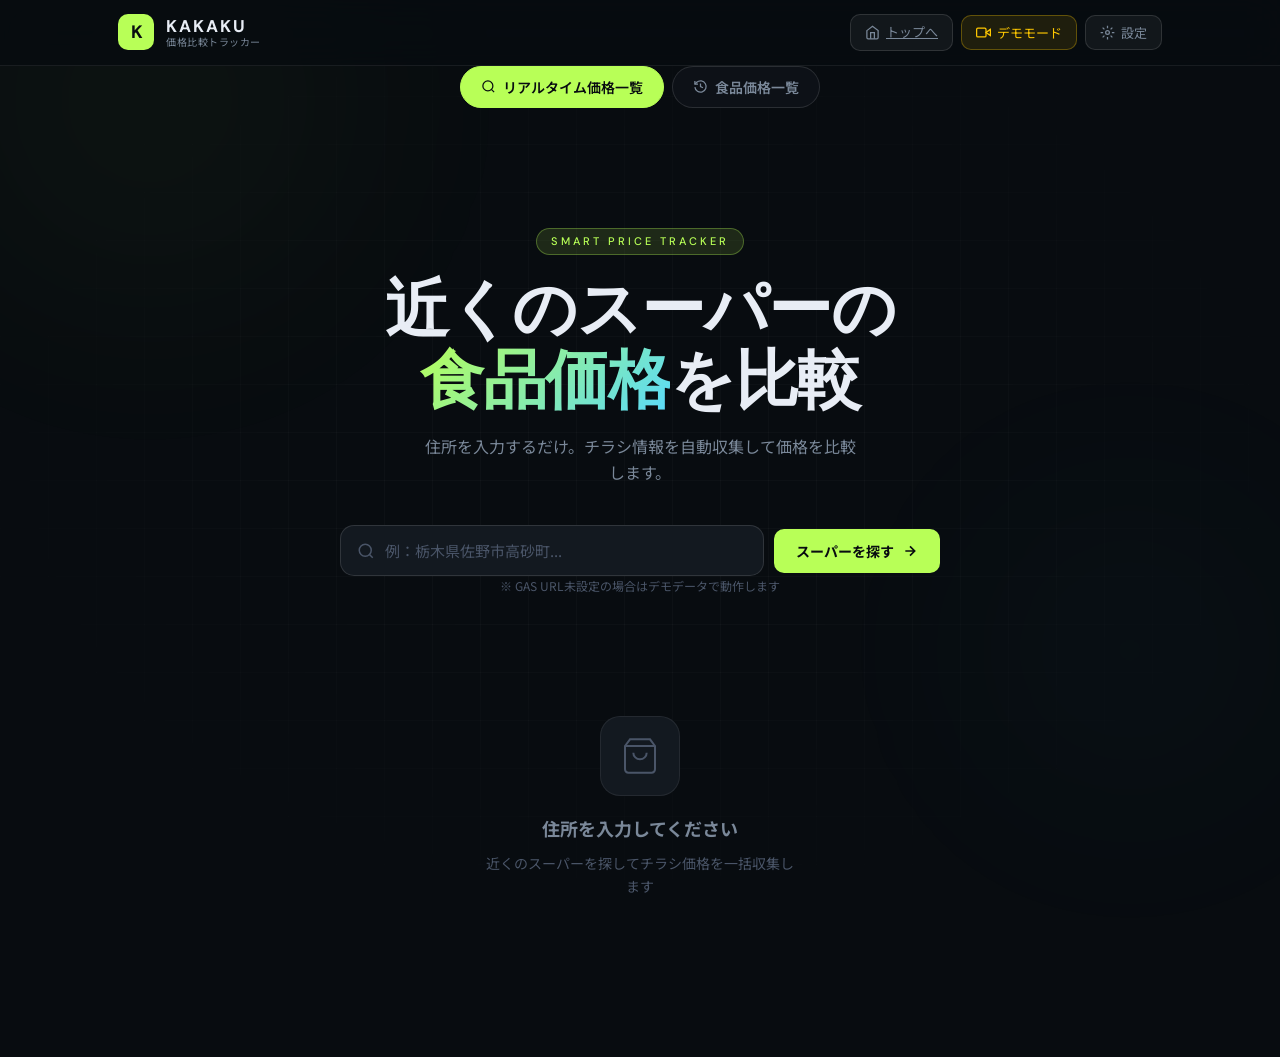
==== commit c619455f: "Add files via upload" ====
--- a/index.html
+++ b/index.html
@@ -23,25 +23,21 @@
         </div>
       </div>
       <nav class="header-nav">
+        <a class="nav-btn" href="home.html">
+          <svg width="15" height="15" viewBox="0 0 24 24" fill="none" stroke="currentColor" stroke-width="2"><path d="M3 9l9-7 9 7v11a2 2 0 0 1-2 2H5a2 2 0 0 1-2-2z"/><polyline points="9 22 9 12 15 12 15 22"/></svg>
+          トップへ
+        </a>
         <button class="nav-btn demo-btn" id="btnDemoMode">
           <svg width="15" height="15" viewBox="0 0 24 24" fill="none" stroke="currentColor" stroke-width="2"><polygon points="23 7 16 12 23 17 23 7"/><rect x="1" y="5" width="15" height="14" rx="2" ry="2"/></svg>
           デモモード
         </button>
-        <button class="nav-btn" id="btnGetPrice" style="background:rgba(166,227,161,0.15);border-color:rgba(166,227,161,0.4);color:#a6e3a1">
-          <svg width="15" height="15" viewBox="0 0 24 24" fill="none" stroke="currentColor" stroke-width="2"><polygon points="13 2 3 14 12 14 11 22 21 10 12 10 13 2"/></svg>
-          価格を取得する
-        </button>
-        <a class="nav-btn" href="prices.html" target="_blank" rel="noopener" style="background:rgba(137,180,250,0.15);border-color:rgba(137,180,250,0.4);color:#89b4fa">
-          <svg width="15" height="15" viewBox="0 0 24 24" fill="none" stroke="currentColor" stroke-width="2"><rect x="3" y="3" width="18" height="18" rx="2"/><path d="M3 9h18M9 21V9"/></svg>
-          食品価格一覧へ
-        </a>
         <button class="nav-btn" id="btnToggleSetup">
           <svg width="15" height="15" viewBox="0 0 24 24" fill="none" stroke="currentColor" stroke-width="2"><circle cx="12" cy="12" r="3"/><path d="M12 1v4M12 19v4M4.22 4.22l2.83 2.83M16.95 16.95l2.83 2.83M1 12h4M19 12h4M4.22 19.78l2.83-2.83M16.95 7.05l2.83-2.83"/></svg>
           設定
         </button>
         <a class="nav-btn highlighted" id="btnOpenSheet" style="display:none" target="_blank" rel="noopener">
           <svg width="15" height="15" viewBox="0 0 24 24" fill="none" stroke="currentColor" stroke-width="2"><rect x="3" y="3" width="18" height="18" rx="2"/><path d="M3 9h18M9 21V9"/></svg>
-          価格履歴
+          スプレッドシートを開く
         </a>
       </nav>
     </div>
@@ -58,7 +54,7 @@
       </div>
       <p class="settings-desc">設定はブラウザに保存されます。GAS URLなしでもデモモードで試せます。</p>
       <p class="settings-desc" style="color:#a6e3a1;margin-top:4px">
-        📍 取得したい住所とスーパーを登録してください。登録後「保存する」を押すとスプレッドシートに反映されます。
+        📍 収集したい住所を登録してください。登録後「保存する」を押すと、その住所周辺のスーパー・ドラッグストアが自動で収集対象になります。
       </p>
 
       <div class="settings-fields">
@@ -66,38 +62,27 @@
         <div class="field-group">
           <label class="field-label">スプレッドシート URL</label>
           <input type="text" id="sheetUrl" placeholder="https://docs.google.com/spreadsheets/d/..." class="field-input">
-          <span class="field-hint">「価格履歴」ボタンのリンク先になります</span>
+          <span class="field-hint">「価格一覧」ボタンのリンク先になります</span>
         </div>
 
         <!-- 区切り線 -->
         <div class="settings-divider"></div>
 
-        <!-- 登録スーパー -->
-        <div class="field-group">
-          <label class="field-label">登録スーパー</label>
-          <span class="field-hint" style="margin-bottom:12px;display:block">住所・スーパー名・店舗名など何でも入力して検索できます</span>
-
-          <!-- スーパー検索欄 -->
-          <div id="storeSearchRows">
-            <div class="store-search-row" data-row="0">
-              <div class="store-search-input-wrap">
-                <input type="text" class="field-input store-address-input" placeholder="例: 栃木県足利市 / イオン / ヤオコー 足利">
-                <button class="ghost-btn store-search-btn">検索</button>
-              </div>
-              <!-- 候補リスト -->
-              <div class="store-candidates" style="display:none"></div>
+        <!-- 住所登録 -->
+        <div class="field-group">
+          <label class="field-label">収集対象の住所</label>
+          <span class="field-hint" style="margin-bottom:12px;display:block">住所を登録すると、その周辺のスーパー・ドラッグストアが自動で収集対象になります</span>
+
+          <div id="addressRows">
+            <div class="address-row" style="display:flex;gap:8px;margin-bottom:8px">
+              <input type="text" class="field-input address-input" placeholder="例: 栃木県足利市小俣町" style="flex:1">
+              <button class="ghost-btn address-delete-btn" style="color:#f38ba8;border-color:rgba(243,139,168,0.4)">削除</button>
             </div>
           </div>
-          <button class="add-row-btn" id="btnAddStoreRow">
+          <button class="add-row-btn" id="btnAddAddressRow">
             <svg width="13" height="13" viewBox="0 0 24 24" fill="none" stroke="currentColor" stroke-width="2.5"><line x1="12" y1="5" x2="12" y2="19"/><line x1="5" y1="12" x2="19" y2="12"/></svg>
-            検索欄を追加
-          </button>
-        </div>
-
-        <!-- 登録済みスーパー一覧 -->
-        <div class="field-group" id="registeredStoresSection" style="display:none">
-          <label class="field-label">登録済みスーパー</label>
-          <div id="registeredStoresList"></div>
+            住所を追加
+          </button>
         </div>
 
         <!-- 区切り線 -->
@@ -122,7 +107,7 @@
             <svg width="13" height="13" viewBox="0 0 24 24" fill="none" stroke="currentColor" stroke-width="2.5"><line x1="12" y1="5" x2="12" y2="19"/><line x1="5" y1="12" x2="19" y2="12"/></svg>
             時間を追加（最大5つ）
           </button>
-          <span class="field-hint" style="margin-top:8px;display:block">GASのトリガーで指定時刻に自動収集します。保存時にトリガーが自動更新されます。</span>
+          <span class="field-hint" style="margin-top:8px;display:block">指定時刻に自動収集します。保存時に設定が更新されます。</span>
         </div>
 
         <!-- 保存ボタン -->
@@ -140,8 +125,6 @@
           </button>
         </div>
       </div>
-
-      <button class="save-btn" id="btnSaveConfig">保存する</button>
     </div>
   </div>
 
@@ -175,6 +158,17 @@
       </div>
 
       <button id="btnCloseModal2" style="width:100%;background:#45475a;color:#cdd6f4;border:none;border-radius:8px;padding:10px;cursor:pointer;font-size:14px">閉じる</button>
+    </div>
+  </div>
+
+  <!-- 平均価格モーダル -->
+  <div id="priceModal" style="display:none;position:fixed;inset:0;background:rgba(0,0,0,0.7);z-index:1000;align-items:center;justify-content:center">
+    <div style="background:#1e1e2e;border:1px solid rgba(255,255,255,0.1);border-radius:16px;padding:28px;width:90%;max-width:520px;max-height:80vh;overflow-y:auto">
+      <div style="display:flex;justify-content:space-between;align-items:center;margin-bottom:16px">
+        <h3 style="color:#cdd6f4;font-size:16px;margin:0">📊 価格情報</h3>
+        <button id="btnClosePriceModal" style="background:none;border:none;color:#a6adc8;cursor:pointer;font-size:20px">✕</button>
+      </div>
+      <div id="priceModalBody"></div>
     </div>
   </div>
 
@@ -253,12 +247,11 @@
           <h2 class="section-title">価格比較結果</h2>
           <span class="time-chip" id="resultDate"></span>
         </div>
+        <p style="color:#a6adc8;font-size:12px;margin:6px 0 0 0">
+          ✅ 収集が完了すると自動でスプレッドシートに保存されます
+        </p>
         <div class="section-actions">
           <button class="ghost-btn" id="btnReCollect">再収集</button>
-          <button class="primary-btn" id="btnExportSheet">
-            <svg width="15" height="15" viewBox="0 0 24 24" fill="none" stroke="currentColor" stroke-width="2"><path d="M21 15v4a2 2 0 0 1-2 2H5a2 2 0 0 1-2-2v-4"/><polyline points="7 10 12 15 17 10"/><line x1="12" y1="15" x2="12" y2="3"/></svg>
-            シートに保存
-          </button>
         </div>
       </div>
 
@@ -294,7 +287,7 @@
 
     <section class="stores-section" style="display:block">
       <div class="history-filter-card">
-        <!-- 1行目: 住所・日付 -->
+        <!-- 1行目: 住所・日付・食料品日用品 -->
         <div class="history-filter-row" style="margin-bottom:12px">
           <div class="field-group" style="margin:0;flex:1">
             <label class="field-label">住所</label>
@@ -309,33 +302,26 @@
             </select>
           </div>
           <div class="field-group" style="margin:0;flex:1">
-            <label class="field-label">カテゴリ</label>
-            <select id="historyCategoryFilter" class="field-input">
+            <label class="field-label">食料品 / 日用雑貨</label>
+            <select id="historyTypeFilter" class="field-input">
               <option value="">すべて</option>
-              <option>野菜・果物</option>
-              <option>肉・鶏</option>
-              <option>魚介類</option>
-              <option>乳製品・卵</option>
-              <option>パン・米</option>
-              <option>飲料</option>
-              <option>冷凍食品</option>
-              <option>調味料</option>
-              <option>生活雑貨</option>
-              <option>その他</option>
+              <option value="food">食料品</option>
+              <option value="daily">日用雑貨</option>
+              <option value="other">その他</option>
             </select>
           </div>
         </div>
 
-        <!-- 2行目: スーパー複数選択（プルダウン） -->
-        <div class="field-group" style="margin:0 0 12px 0">
-          <label class="field-label">スーパー（複数選択可）</label>
-          <div id="storeMultiSelect" style="margin-top:6px"></div>
-        </div>
-
-        <!-- 品種複数選択（読み込み後に表示） -->
-        <div id="itemMultiSelectWrap" style="display:none;margin-bottom:12px">
-          <label class="field-label" style="margin-bottom:6px;display:block">品種（複数選択可）</label>
-          <div id="itemMultiSelect"></div>
+        <!-- 2行目: スーパー・品目を1行に -->
+        <div class="history-filter-row" style="margin-bottom:12px">
+          <div class="field-group" style="margin:0;flex:1">
+            <label class="field-label">スーパー（複数選択可）</label>
+            <div id="storeMultiSelect" style="margin-top:6px"></div>
+          </div>
+          <div id="itemMultiSelectWrap" style="flex:1;display:none">
+            <label class="field-label" style="margin-bottom:6px;display:block">品種（複数選択可）</label>
+            <div id="itemMultiSelect"></div>
+          </div>
         </div>
 
         <!-- 3行目: 表示モード・読み込みボタン -->
@@ -363,7 +349,7 @@
     <section class="results-section" id="historyResultsSection" style="display:none">
       <div class="section-header">
         <div class="section-title-row">
-          <h2 class="section-title">価格履歴</h2>
+          <h2 class="section-title">価格一覧</h2>
           <span class="time-chip" id="historyResultDate"></span>
         </div>
       </div>
